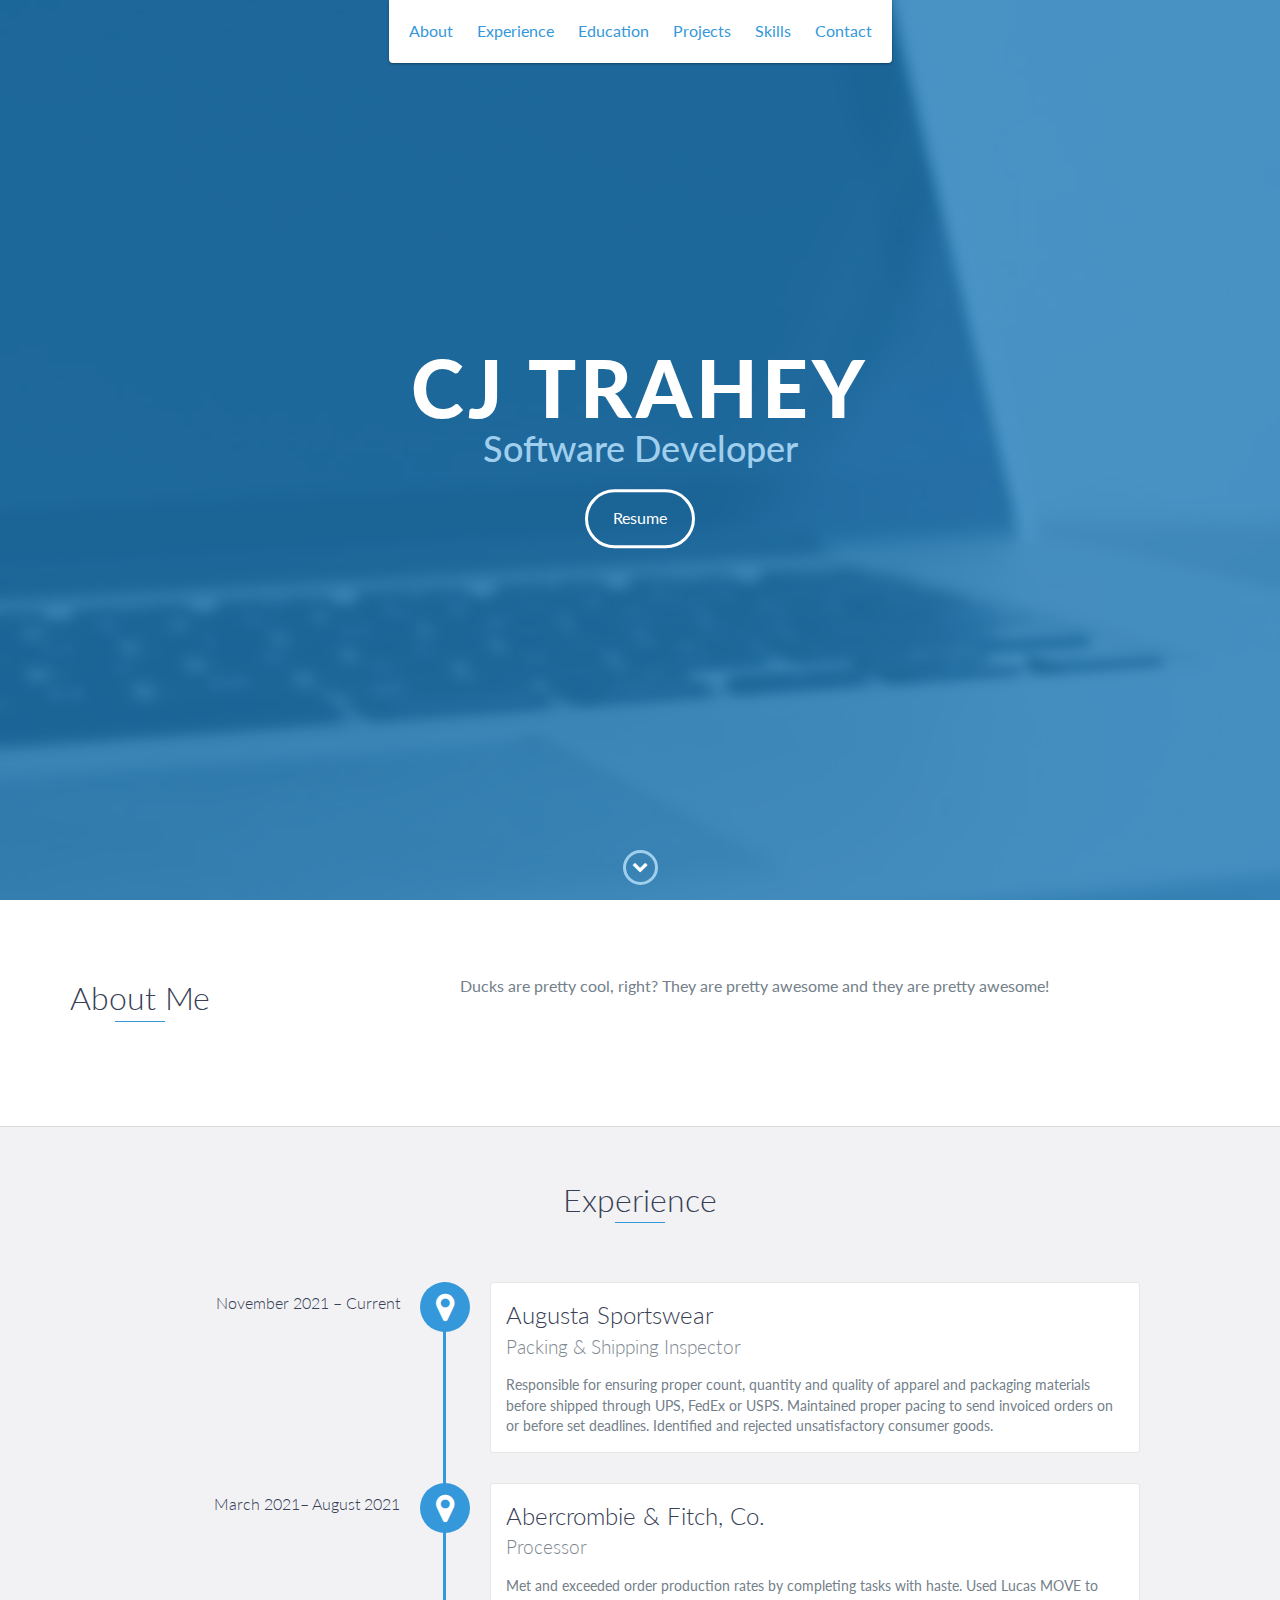
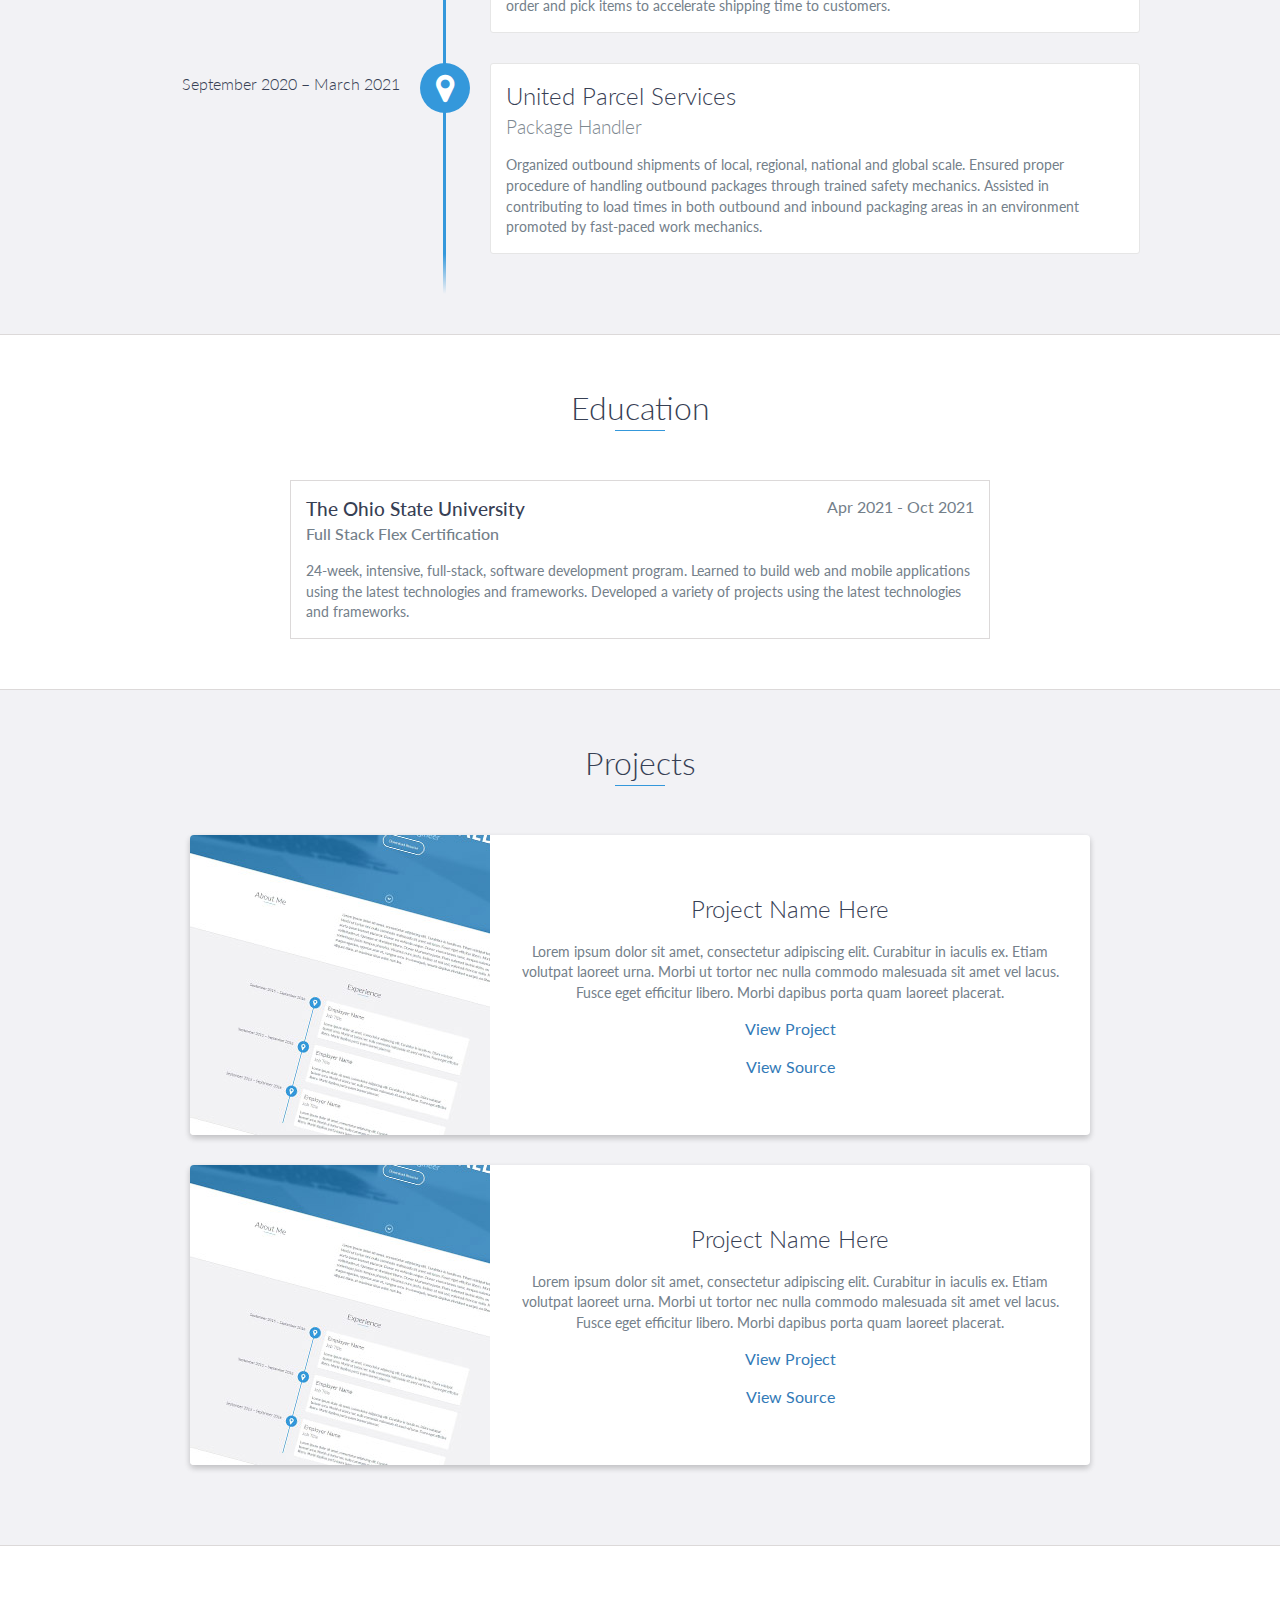
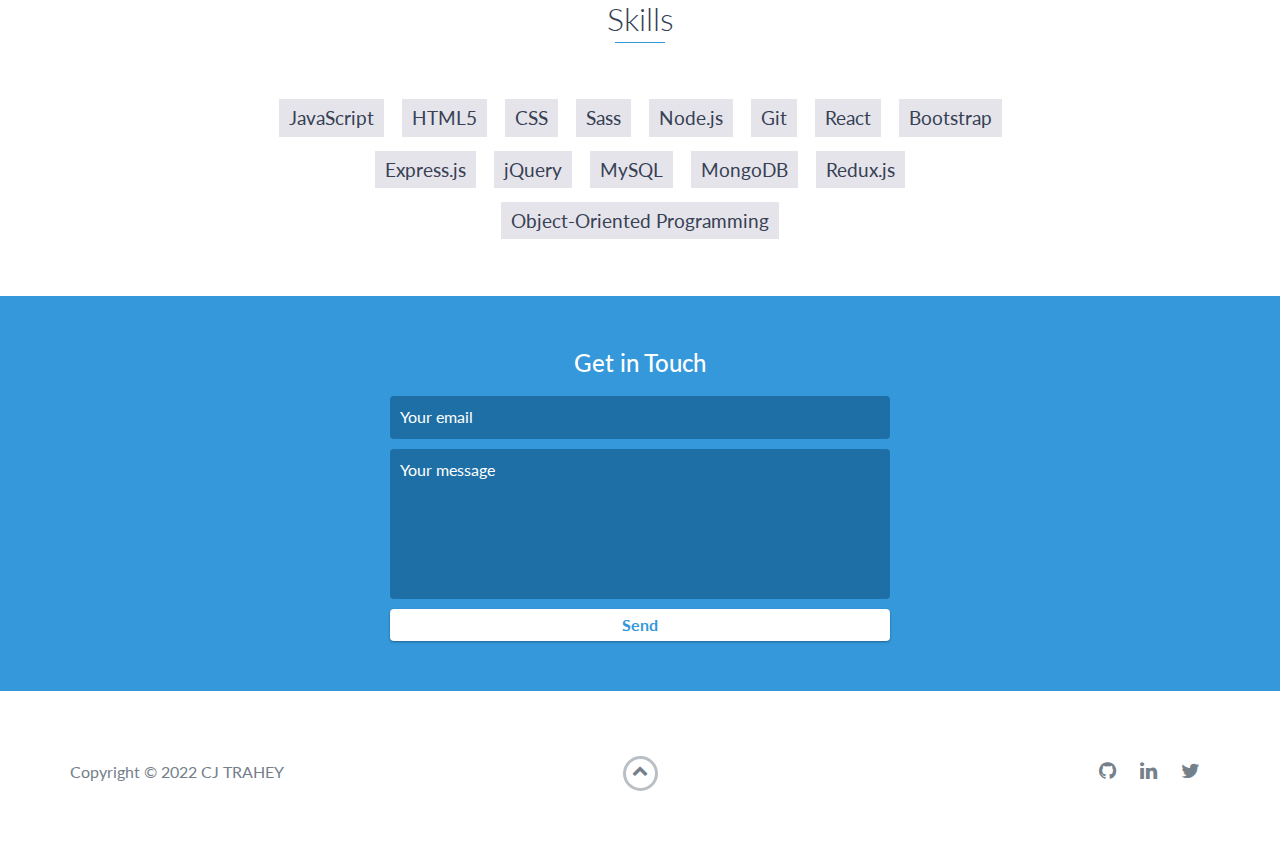
==== index.html @ f1a31547 "base content" ====
<!DOCTYPE html>
<html class="no-js" lang="en">

<head>
    <meta charset="utf-8">
    <meta http-equiv="X-UA-Compatible" content="IE=edge">
    <meta name="viewport" content="width=device-width, initial-scale=1">
    <title>CJ Trahey</title>
	<link rel="shortcut icon" href="favicon.ico" type="image/x-icon">
	<link rel="icon" href="favicon.ico" type="image/x-icon">
    <link href="https://fonts.googleapis.com/css?family=Lato:300,400,700,900" rel="stylesheet">
    <link rel="stylesheet" href="libs/font-awesome/css/font-awesome.min.css">
    <link href="css/bootstrap.min.css" rel="stylesheet">
    <link href="css/styles.css" rel="stylesheet">
</head>

<body>
    <div id="mobile-menu-open" class="shadow-large">
        <i class="fa fa-bars" aria-hidden="true"></i>
    </div>
    <!-- End #mobile-menu-toggle -->
    <header>
        <div id="mobile-menu-close">
            <span>Close</span> <i class="fa fa-times" aria-hidden="true"></i>
        </div>
        <ul id="menu" class="shadow">
            <li>
                <a href="#about">About</a>
            </li>
            <li>
                <a href="#experience">Experience</a>
            </li>
            <li>
                <a href="#education">Education</a>
            </li>
            <li>
                <a href="#projects">Projects</a>
            </li>
            <li>
                <a href="#skills">Skills</a>
            </li>
            <li>
                <a href="#contact">Contact</a>
            </li>
        </ul>
    </header>
    <!-- End header -->

    <div id="lead">
        <div id="lead-content">
            <h1>CJ Trahey</h1>
            <h2>Software Developer</h2>
            <a href="#" class="btn-rounded-white">Resume</a>
        </div>
        <!-- End #lead-content -->

        <div id="lead-overlay"></div>

        <div id="lead-down">
            <span>
                <i class="fa fa-chevron-down" aria-hidden="true"></i>
            </span>
        </div>
        <!-- End #lead-down -->
    </div>
    <!-- End #lead -->

    <div id="about">
        <div class="container">
            <div class="row">
                <div class="col-md-4">
                    <h2 class="heading">About Me</h2>
                </div>
                <div class="col-md-8">
                    <p>
                        Ducks are pretty cool, right? They are pretty awesome and they are pretty awesome!
                    </p>
                </div>
            </div>
        </div>
    </div>
    <!-- End #about -->

    <div id="experience" class="background-alt">
        <h2 class="heading">Experience</h2>
        <div id="experience-timeline">
            <div data-date="November 2021 – Current">
                <h3>Augusta Sportswear</h3>
                <h4>Packing & Shipping Inspector</h4>
                <p>
                    Responsible for ensuring proper count, quantity and quality of apparel and packaging
                    materials before shipped through UPS, FedEx or USPS. Maintained proper pacing to
                    send invoiced orders on or before set deadlines. Identified and rejected unsatisfactory
                    consumer goods.
                </p>
            </div>

            <div data-date="March 2021– August 2021">
                <h3>Abercrombie & Fitch, Co.</h3>
                <h4>Processor</h4>
                <p>
                    Met and exceeded order production rates by completing tasks with haste. Used Lucas MOVE to order and pick items to accelerate shipping time to customers.
                </p>
            </div>

            <div data-date="September 2020 – March 2021">
                <h3>United Parcel Services</h3>
                <h4>Package Handler</h4>
                <p>
                    Organized outbound shipments of local, regional, national and global scale. Ensured
                    proper procedure of handling outbound packages through trained safety mechanics.
                    Assisted in contributing to load times in both outbound and inbound packaging areas in
                    an environment promoted by fast-paced work mechanics.
                </p>
            </div>
        </div>
    </div>
    <!-- End #experience -->

    <div id="education">
        <h2 class="heading">Education</h2>
        <div class="education-block">
            <h3>The Ohio State University</h3>
            <span class="education-date">Apr 2021 - Oct 2021</span>
            <h4>Full Stack Flex Certification</h4>
            <p>
                24-week, intensive, full-stack, software development program. Learned to build web and mobile applications using the latest technologies and frameworks. Developed a variety of projects using the latest technologies and frameworks.
            </p>
        </div>
        <!-- End .education-block -->
    </div>
    <!-- End #education -->

    <div id="projects" class="background-alt">
        <h2 class="heading">Projects</h2>
        <div class="container">
            <div class="row">
                <div class="project shadow-large">
                    <div class="project-image">
                        <img src="images/project.jpg" />
                    </div>
                    <!-- End .project-image -->
                    <div class="project-info">
                        <h3>Project Name Here</h3>
                        <p>
                            Lorem ipsum dolor sit amet, consectetur adipiscing elit. Curabitur in iaculis ex. Etiam volutpat laoreet urna. Morbi ut tortor nec nulla commodo malesuada sit amet vel lacus. Fusce eget efficitur libero. Morbi dapibus porta quam laoreet placerat.
                        </p>
                        <a href="#">View Project</a>
                        <p></p>
                        <a href="#">View Source</a>
                    </div>
                    <!-- End .project-info -->
                </div>
                <!-- End .project -->

                <div class="project shadow-large">
                    <div class="project-image">
                        <img src="images/project.jpg" />
                    </div>
                    <!-- End .project-image -->
                    <div class="project-info">
                        <h3>Project Name Here</h3>
                        <p>
                            Lorem ipsum dolor sit amet, consectetur adipiscing elit. Curabitur in iaculis ex. Etiam volutpat laoreet urna. Morbi ut tortor nec nulla commodo malesuada sit amet vel lacus. Fusce eget efficitur libero. Morbi dapibus porta quam laoreet placerat.
                        </p>
                        <a href="#">View Project</a>
                        <p></p>
                        <a href="#">View Source</a>
                    </div>
                    <!-- End .project-info -->
                </div>
                <!-- End .project -->
            </div>
        </div>
    </div>
    <!-- End #projects -->

    <div id="skills">
        <h2 class="heading">Skills</h2>
        <ul>
            <li>JavaScript</li>
            <li>HTML5</li>
            <li>CSS</li>
            <li>Sass</li>
            <li>Node.js</li>
            <li>Git</li>
            <li>React</li>
            <li>Bootstrap</li>
            <li>Express.js</li>
            <li>jQuery</li>
            <li>MySQL</li>
            <li>MongoDB</li>
            <li>Redux.js</li>
            <li>Object-Oriented Programming</li>
        </ul>
    </div>
    <!-- End #skills -->

    <div id="contact">
        <h2>Get in Touch</h2>
        <div id="contact-form">
            <form method="POST"
            action="https://formspree.io/f/xbjwwojp">
                <input type="hidden" name="_subject" value="Contact request from personal website" />
                <input type="email" name="_replyto" placeholder="Your email" required>
                <textarea name="message" placeholder="Your message" required></textarea>
                <button type="submit">Send</button>
            </form>
        </div>
        <!-- End #contact-form -->
    </div>
    <!-- End #contact -->

    <footer>
        <div class="container">
            <div class="row">
                <div class="col-sm-5 copyright">
                    <p>
                        Copyright &copy; <span id="current-year">2022</span> CJ TRAHEY
                    </p>
                </div>
                <div class="col-sm-2 top">
                    <span id="to-top">
                        <i class="fa fa-chevron-up" aria-hidden="true"></i>
                    </span>
                </div>
                <div class="col-sm-5 social">
                    <ul>
                        <li>
                            <a href="https://github.com/cjtrahey" target="_blank"><i class="fa fa-github" aria-hidden="true"></i></a>
                        </li>
                        <li>
                            <a href="https://linkedin.com/in/cjtrahey" target="_blank"><i class="fa fa-linkedin" aria-hidden="true"></i></a>
                        </li>
                        <li>
                            <a href="https://twitter.com/cjtrahey" target="_blank"><i class="fa fa-twitter" aria-hidden="true"></i></a>
                        </li>
                    </ul>
                </div>
            </div>
        </div>
    </footer>
    <!-- End footer -->

    <script src="https://ajax.googleapis.com/ajax/libs/jquery/1.12.4/jquery.min.js"></script>
    <script src="js/scripts.min.js"></script>
</body>

</html>
---- css/styles.css ----
/*!
    Title: Dev Portfolio Template
    Version: 1.2.2
    Last Change: 03/25/2020
    Author: Ryan Fitzgerald
    Repo: https://github.com/RyanFitzgerald/devportfolio-template
    Issues: https://github.com/RyanFitzgerald/devportfolio-template/issues

    Description: This file contains all the styles associated with the page
    that don't come from third party libraries. This file gets compiled using
    Gulp and send to the /css folder which is then loaded on the page.
*/body{font-family:'Lato', sans-serif;font-size:16px}body.active{overflow:hidden;z-index:-1}.no-js #experience-timeline>div{background:#fff;padding:10px;margin-bottom:10px;border:1px solid #dcd9d9}.no-js #experience-timeline>div h3{font-size:1.5em;font-weight:300;color:#374054;display:inline-block;margin:0}.no-js #experience-timeline>div h4{font-size:1.2em;font-weight:300;color:#7e8890;margin:0 0 15px 0}.no-js #experience-timeline>div p{color:#74808a;font-size:0.9em;margin:0}.no-js #experience-timeline:before,.no-js #experience-timeline:after{content:none}@keyframes dropHeader{0%{transform:translateY(-100%)}100%{transform:translateY(0)}}header{position:absolute;top:0;left:0;right:0;text-align:center;z-index:10;animation-name:dropHeader;animation-iteration-count:1;animation-timing-function:ease;animation-duration:0.75s}header ul{display:inline-block;background:#fff;text-align:center;padding:10px;margin:0;border-bottom-right-radius:4px;border-bottom-left-radius:4px}header li{display:inline-block}header a{display:block;color:#3498db;padding:10px}header a:hover{color:#217dbb;text-decoration:none;background:#eee;border-radius:4px}header a:focus{color:#3498db;text-decoration:none}header.active{display:block}header.sticky{position:fixed;z-index:999}#menu.active{display:block}#mobile-menu-open{display:none;cursor:pointer;position:fixed;right:15px;top:10px;color:#3498db;font-size:1.5em;z-index:20;padding:0 7px;border-radius:4px;background:#fff}#mobile-menu-close{display:none;text-align:right;width:100%;background:#fff;font-size:1.5em;padding-right:15px;padding-top:10px;cursor:pointer;color:#3498db}#mobile-menu-close span{font-size:0.5em;text-transform:uppercase}#mobile-menu-close i{vertical-align:middle}footer{padding:50px 0}.copyright{padding-top:20px}.copyright p{margin:0;color:#74808a}.top{text-align:center}.top span{cursor:pointer;display:block;margin:15px auto 0 auto;width:35px;height:35px;border-radius:50%;border:3px solid #b9bfc4;text-align:center}.top i{color:#74808a}.social{text-align:right}.social ul{margin:5px 0 0 0;padding:0}.social li{display:inline-block;font-size:1.25em;list-style:none}.social a{display:block;color:#74808a;padding:10px}.social a:hover{color:#3498db}.btn-rounded-white{display:inline-block;color:#fff;padding:15px 25px;border:3px solid #fff;border-radius:30px;transition:.5s ease all}.btn-rounded-white:hover{color:#3498db;background:#fff;text-decoration:none}.shadow{box-shadow:0 1px 3px rgba(0,0,0,0.12),0 1px 2px rgba(0,0,0,0.24)}.shadow-large{box-shadow:0 3px 6px rgba(0,0,0,0.08),0 3px 6px rgba(0,0,0,0.15)}.heading{position:relative;display:inline-block;font-size:2em;font-weight:300;margin:0 0 30px 0}.heading:after{position:absolute;content:'';top:100%;height:1px;width:50px;left:0;right:0;margin:0 auto;background:#3498db}.background-alt{background:#f2f2f5}#lead{position:relative;height:100vh;min-height:500px;max-height:1080px;background:url(../images/lead-bg.jpg);background-size:cover;padding:15px;overflow:hidden}#lead-content{position:absolute;z-index:10;top:50%;left:50%;transform:translate(-50%, -50%);text-align:center}#lead-content h1,#lead-content h2{margin:0}#lead-content h1{color:#fff;font-weight:900;font-size:5em;text-transform:uppercase;letter-spacing:0.05em;line-height:0.9em}#lead-content h2{color:#a0cfee;font-weight:500;font-size:2.25em;margin-bottom:15px}#lead-overlay{position:absolute;height:100%;width:100%;top:0;right:0;bottom:0;left:0;background:rgba(33,125,187,0.8);z-index:1}#lead-down{position:absolute;left:0;right:0;width:100%;text-align:center;z-index:10;bottom:15px;color:#fff}#lead-down span{cursor:pointer;display:block;margin:0 auto;width:35px;height:35px;border-radius:50%;border:3px solid #a0cfee;text-align:center}#lead-down i{animation:pulsate 1.5s ease;animation-iteration-count:infinite;padding-top:5px}@keyframes pulsate{0%{transform:scale(1, 1)}50%{transform:scale(1.2, 1.2)}100%{transform:scale(1, 1)}}#about{padding:75px 15px;border-bottom:1px solid #dcd9d9}#about h2{color:#374054}#about p{color:#74808a;margin:0}#experience{padding:50px 15px;text-align:center;border-bottom:1px solid #dcd9d9}#experience h2{color:#374054}#experience-timeline{margin:30px auto 0 auto;position:relative;max-width:1000px}#experience-timeline:before{position:absolute;content:'';top:0;bottom:0;left:303px;right:auto;height:100%;width:3px;background:#3498db;z-index:0}#experience-timeline:after{position:absolute;content:'';width:3px;height:40px;background:#3498db;background:linear-gradient(to bottom, #3498db, rgba(52,152,219,0));top:100%;left:303px}.vtimeline-content{margin-left:350px;background:#fff;border:1px solid #e6e6e6;padding:15px;border-radius:3px;text-align:left}.vtimeline-content h3{font-size:1.5em;font-weight:300;color:#374054;display:inline-block;margin:0}.vtimeline-content h4{font-size:1.2em;font-weight:300;color:#7e8890;margin:0 0 15px 0}.vtimeline-content p{color:#74808a;font-size:0.9em;margin:0}.vtimeline-point{position:relative;display:block;vertical-align:top;margin-bottom:30px}.vtimeline-icon{position:relative;color:#fff;width:50px;height:50px;background:#3498db;border-radius:50%;float:left;z-index:99;margin-left:280px}.vtimeline-icon i{display:block;font-size:2em;margin-top:10px}.vtimeline-date{width:260px;text-align:right;position:absolute;left:0;top:10px;font-weight:300;color:#374054}#education{padding:50px 15px 20px 15px;border-bottom:1px solid #dcd9d9;text-align:center}#education h2{color:#374054;margin-bottom:50px}.education-block{max-width:700px;margin:0 auto 30px auto;padding:15px;border:1px solid #dcd9d9;text-align:left}.education-block h3{font-weight:500;float:left;margin:0;color:#374054}.education-block span{color:#74808a;float:right}.education-block h4{color:#74808a;clear:both;font-weight:500;margin:0 0 15px 0}.education-block p,.education-block ul{margin:0;color:#74808a;font-size:0.9em}.education-block ul{padding:0 0 0 15px}#projects{padding:50px 15px;border-bottom:1px solid #dcd9d9;text-align:center}#projects h2{color:#374054;margin-bottom:50px}.project{position:relative;max-width:900px;margin:0 auto 30px auto;overflow:hidden;background:#fff;border-radius:4px}.project-image{float:left}.project-info{position:absolute;top:50%;transform:translateY(-50%);margin-left:300px;padding:15px}.project-info h3{font-size:1.5em;font-weight:300;color:#374054;margin:0 0 15px 0}.project-info p{color:#74808a;margin:0 0 15px 0;font-size:0.9em}.no-image .project-info{position:relative;margin:0;padding:30px 15px;transform:none}#more-projects{display:none}#skills{padding:50px 15px;text-align:center}#skills h2{color:#374054;margin-bottom:50px}#skills ul{display:block;margin:0 auto;padding:0;max-width:800px}#skills li{display:inline-block;margin:7px;padding:5px 10px;color:#374054;background:#e4e4ea;list-style:none;cursor:default;font-size:1.2em}#contact{padding:50px 15px;background:#3498db;text-align:center}#contact h2{margin:0 0 15px 0;color:#fff;font-weight:500}#contact-form{max-width:500px;margin:0 auto}#contact-form input,#contact-form textarea{display:block;width:100%;padding:10px;border-radius:4px;border:none;margin-bottom:10px;background:#1d6fa5;color:#fff;transition:.5s ease all}#contact-form input::-webkit-input-placeholder,#contact-form textarea::-webkit-input-placeholder{color:#fff}#contact-form input:-moz-placeholder,#contact-form textarea:-moz-placeholder{color:#fff;opacity:1}#contact-form input::-moz-placeholder,#contact-form textarea::-moz-placeholder{color:#fff;opacity:1}#contact-form input:-ms-input-placeholder,#contact-form textarea:-ms-input-placeholder{color:#fff}#contact-form input:focus,#contact-form textarea:focus{outline:none;background:#16527a}#contact-form textarea{height:150px;resize:none}#contact-form button{display:block;width:100%;background:#fff;border-radius:4px;padding:5px 10px;border:none;color:#3498db;font-weight:700;box-shadow:0 1px 3px rgba(0,0,0,0.12),0 1px 2px rgba(0,0,0,0.24);transition:.5s ease all}#contact-form button:hover{box-shadow:0 10px 20px rgba(0,0,0,0.19),0 6px 6px rgba(0,0,0,0.23)}.optional-section{padding:50px 15px;text-align:center;border-top:1px solid #dcd9d9}.optional-section h2{color:#374054}.optional-section-block{max-width:700px;margin:0 auto 30px auto;padding:15px;border:1px solid #dcd9d9;background:#fff;text-align:left}.optional-section-block h3{font-weight:500;margin:0 0 15px 0;color:#374054}.optional-section-block h4{color:#74808a;clear:both;font-weight:500;margin:0 0 15px 0}.optional-section-block p,.optional-section-block ul{margin:0 0 15px 0;color:#74808a;font-size:0.9em}.optional-section-block ul{padding:0 0 0 15px}@media only screen and (max-width: 750px){#experience-timeline:before,#experience-timeline:after{left:23px}.vtimeline-date{width:auto;text-align:left;position:relative;margin-bottom:15px;display:block;margin-left:70px}.vtimeline-icon{margin-left:0}.vtimeline-content{margin-left:70px}}@media only screen and (max-width: 992px){#lead{height:auto;min-height:auto;max-height:auto;padding:100px 15px}#lead-content{position:relative;transform:none;left:auto;top:auto}#lead-content h1{font-size:3em}#lead-content h2{font-size:1.75em}#about{text-align:center}#about p{text-align:left}}@media only screen and (max-width: 768px){header{position:fixed;display:none;z-index:999;animation:none;bottom:0;height:100%}#mobile-menu-open,#mobile-menu-close{display:block}#menu{height:100%;overflow-y:auto;box-shadow:none;border-radius:0;width:100%}#menu li{display:block;margin-bottom:10px}#lead-content h1{font-size:2em}#lead-content h2{font-size:1.3em}#lead-content a{padding:10px 20px}#lead-down{display:none}.education-block h3,.education-block span{float:none}.project-image{display:none}.project-info{position:relative;margin:0;padding:30px 15px;top:auto;transform:none}footer{text-align:center}.social{text-align:center}}@media only screen and (max-width: 480px){#lead-content h1{font-size:1.5em}#lead-content h2{font-size:1em}#lead-content a{font-size:0.9em;padding:5px 10px}}
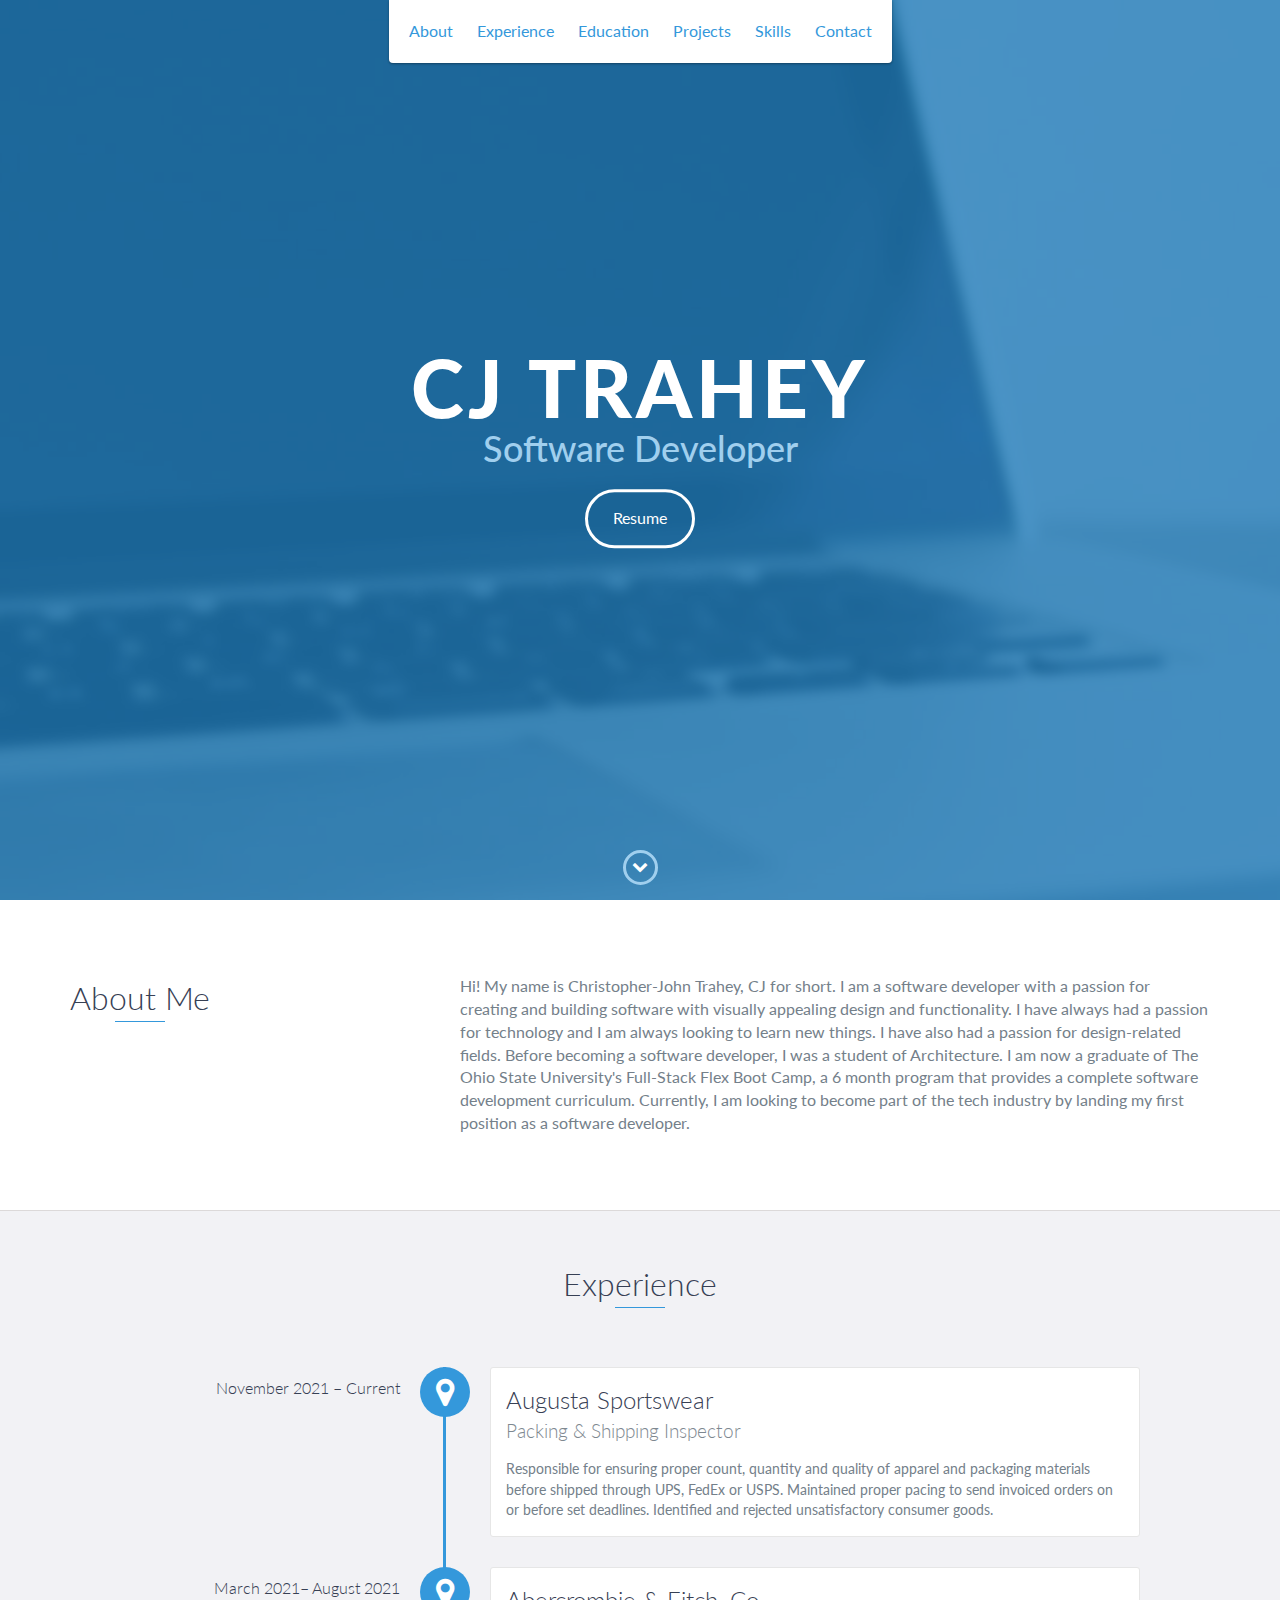
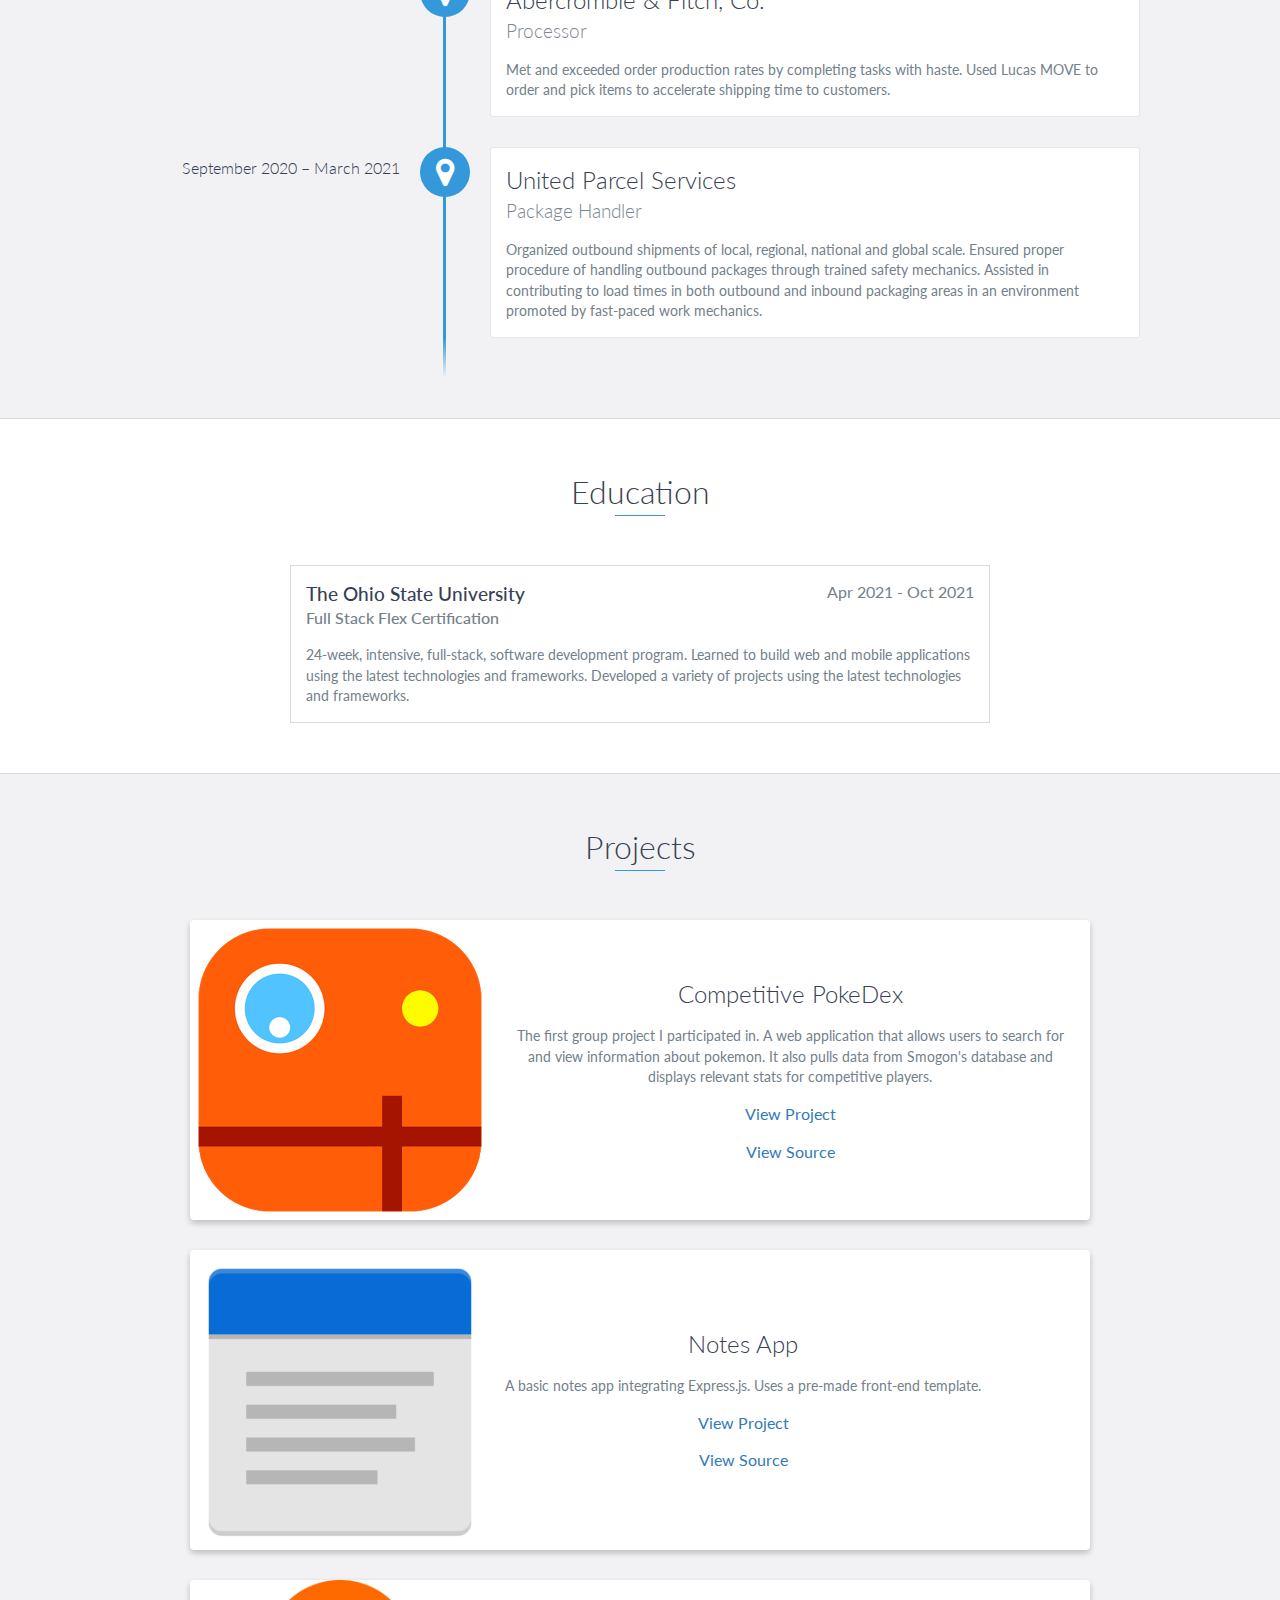
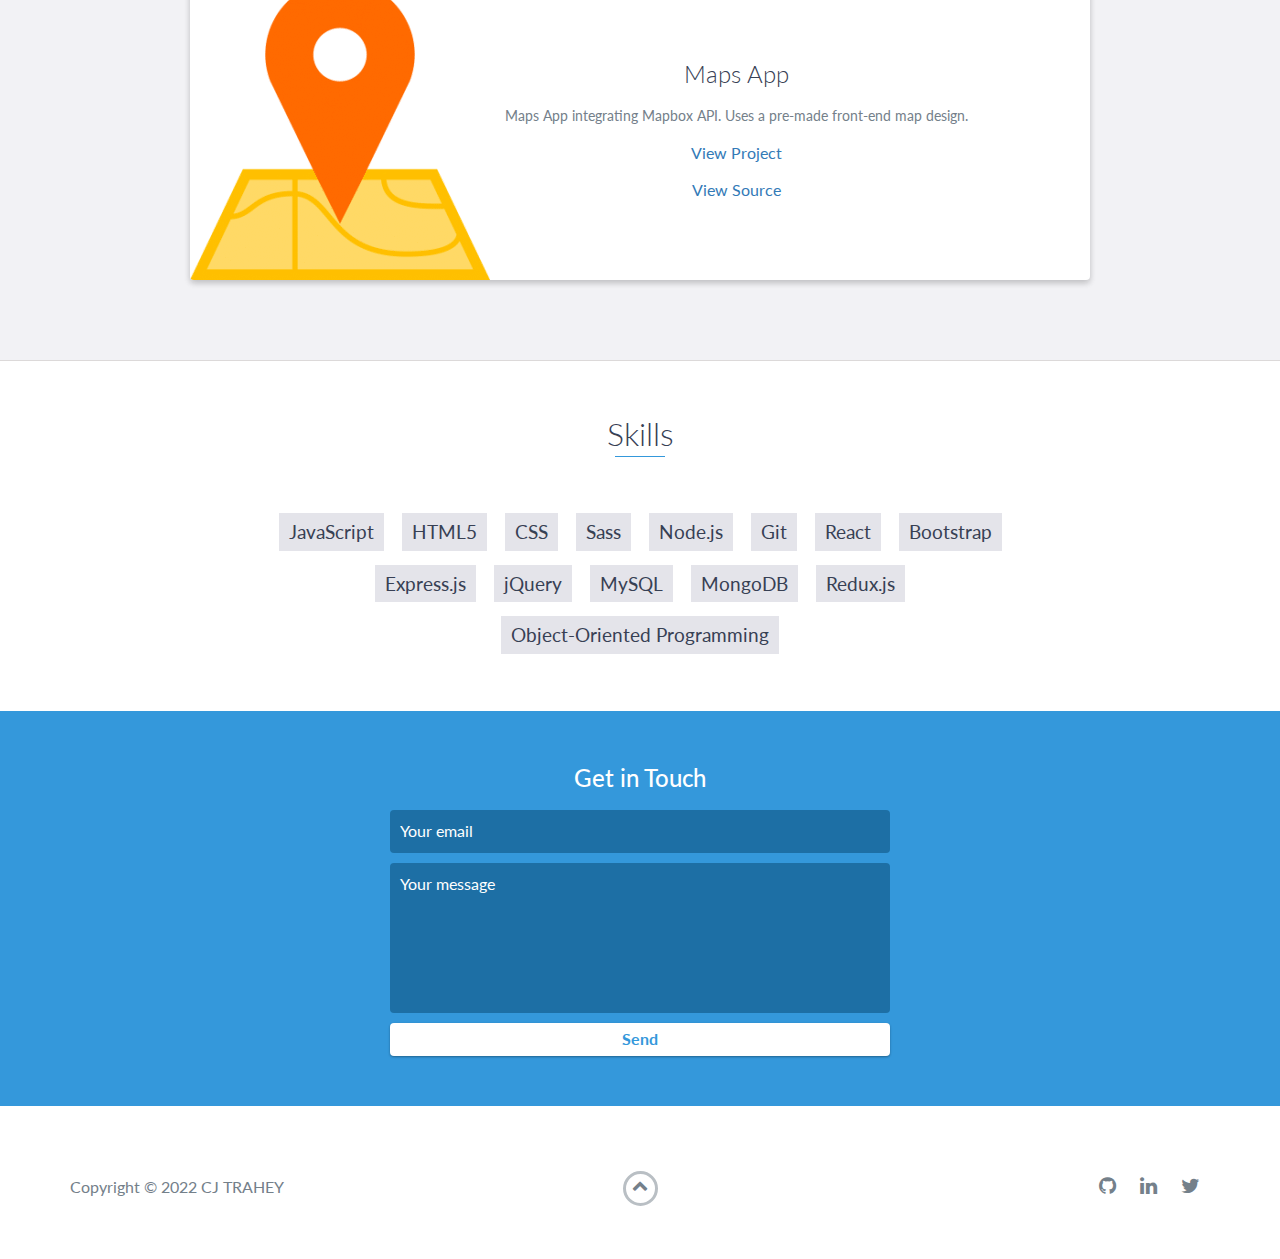
==== commit a7b570df: "first iteration" ====
--- a/index.html
+++ b/index.html
@@ -73,7 +73,16 @@
                 </div>
                 <div class="col-md-8">
                     <p>
-                        Ducks are pretty cool, right? They are pretty awesome and they are pretty awesome!
+                        Hi! My name is Christopher-John Trahey, CJ for short. 
+
+                        I am a software developer with a passion for creating and building software with visually appealing design and functionality.
+
+                        I have always had a passion for technology and I am always looking to learn new things. I have also had a passion for design-related fields. Before becoming a software developer, I was a student of Architecture.
+
+                        I am now a graduate of The Ohio State University's Full-Stack Flex Boot Camp, a 6 month program that provides a complete software development curriculum.
+                        
+                        Currently, I am looking to become part of the tech industry by landing my first position as a software developer.
+
                     </p>
                 </div>
             </div>
@@ -137,17 +146,17 @@
             <div class="row">
                 <div class="project shadow-large">
                     <div class="project-image">
-                        <img src="images/project.jpg" />
+                        <img src="images/dexicon.png" />
                     </div>
                     <!-- End .project-image -->
                     <div class="project-info">
-                        <h3>Project Name Here</h3>
+                        <h3>Competitive PokeDex</h3>
                         <p>
-                            Lorem ipsum dolor sit amet, consectetur adipiscing elit. Curabitur in iaculis ex. Etiam volutpat laoreet urna. Morbi ut tortor nec nulla commodo malesuada sit amet vel lacus. Fusce eget efficitur libero. Morbi dapibus porta quam laoreet placerat.
+                            The first group project I participated in. A web application that allows users to search for and view information about pokemon. It also pulls data from Smogon's database and displays relevant stats for competitive players.
                         </p>
-                        <a href="#">View Project</a>
+                        <a href="https://cjtrahey.github.io/Project_1/">View Project</a>
                         <p></p>
-                        <a href="#">View Source</a>
+                        <a href="https://github.com/cjtrahey/Project_1">View Source</a>
                     </div>
                     <!-- End .project-info -->
                 </div>
@@ -155,20 +164,37 @@
 
                 <div class="project shadow-large">
                     <div class="project-image">
-                        <img src="images/project.jpg" />
+                        <img src="images/notesicon.png" />
                     </div>
                     <!-- End .project-image -->
                     <div class="project-info">
-                        <h3>Project Name Here</h3>
+                        <h3>Notes App</h3>
                         <p>
-                            Lorem ipsum dolor sit amet, consectetur adipiscing elit. Curabitur in iaculis ex. Etiam volutpat laoreet urna. Morbi ut tortor nec nulla commodo malesuada sit amet vel lacus. Fusce eget efficitur libero. Morbi dapibus porta quam laoreet placerat.
+                            A basic notes app integrating Express.js. Uses a pre-made front-end template.
                         </p>
-                        <a href="#">View Project</a>
+                        <a href="https://aqueous-meadow-87579.herokuapp.com/">View Project</a>
                         <p></p>
-                        <a href="#">View Source</a>
+                        <a href="https://github.com/cjtrahey/notetaker">View Source</a>
                     </div>
                     <!-- End .project-info -->
                 </div>
+                <div class="project shadow-large">
+                    <div class="project-image">
+                        <img src="images/mapsicon.png" />
+                    </div>
+                    <!-- End .project-image -->
+                    <div class="project-info">
+                        <h3>Maps App</h3>
+                        <p>
+                            Maps App integrating Mapbox API. Uses a pre-made front-end map design.
+                        </p>
+                        <a href="https://cjtrahey.github.io/maps/">View Project</a>
+                        <p></p>
+                        <a href="https://github.com/cjtrahey/maps">View Source</a>
+                    </div>
+                    <!-- End .project-info -->
+                </div>
+                
                 <!-- End .project -->
             </div>
         </div>
--- a/css/styles.css
+++ b/css/styles.css
@@ -9,4 +9,4 @@
     Description: This file contains all the styles associated with the page
     that don't come from third party libraries. This file gets compiled using
     Gulp and send to the /css folder which is then loaded on the page.
-*/body{font-family:'Lato', sans-serif;font-size:16px}body.active{overflow:hidden;z-index:-1}.no-js #experience-timeline>div{background:#fff;padding:10px;margin-bottom:10px;border:1px solid #dcd9d9}.no-js #experience-timeline>div h3{font-size:1.5em;font-weight:300;color:#374054;display:inline-block;margin:0}.no-js #experience-timeline>div h4{font-size:1.2em;font-weight:300;color:#7e8890;margin:0 0 15px 0}.no-js #experience-timeline>div p{color:#74808a;font-size:0.9em;margin:0}.no-js #experience-timeline:before,.no-js #experience-timeline:after{content:none}@keyframes dropHeader{0%{transform:translateY(-100%)}100%{transform:translateY(0)}}header{position:absolute;top:0;left:0;right:0;text-align:center;z-index:10;animation-name:dropHeader;animation-iteration-count:1;animation-timing-function:ease;animation-duration:0.75s}header ul{display:inline-block;background:#fff;text-align:center;padding:10px;margin:0;border-bottom-right-radius:4px;border-bottom-left-radius:4px}header li{display:inline-block}header a{display:block;color:#3498db;padding:10px}header a:hover{color:#217dbb;text-decoration:none;background:#eee;border-radius:4px}header a:focus{color:#3498db;text-decoration:none}header.active{display:block}header.sticky{position:fixed;z-index:999}#menu.active{display:block}#mobile-menu-open{display:none;cursor:pointer;position:fixed;right:15px;top:10px;color:#3498db;font-size:1.5em;z-index:20;padding:0 7px;border-radius:4px;background:#fff}#mobile-menu-close{display:none;text-align:right;width:100%;background:#fff;font-size:1.5em;padding-right:15px;padding-top:10px;cursor:pointer;color:#3498db}#mobile-menu-close span{font-size:0.5em;text-transform:uppercase}#mobile-menu-close i{vertical-align:middle}footer{padding:50px 0}.copyright{padding-top:20px}.copyright p{margin:0;color:#74808a}.top{text-align:center}.top span{cursor:pointer;display:block;margin:15px auto 0 auto;width:35px;height:35px;border-radius:50%;border:3px solid #b9bfc4;text-align:center}.top i{color:#74808a}.social{text-align:right}.social ul{margin:5px 0 0 0;padding:0}.social li{display:inline-block;font-size:1.25em;list-style:none}.social a{display:block;color:#74808a;padding:10px}.social a:hover{color:#3498db}.btn-rounded-white{display:inline-block;color:#fff;padding:15px 25px;border:3px solid #fff;border-radius:30px;transition:.5s ease all}.btn-rounded-white:hover{color:#3498db;background:#fff;text-decoration:none}.shadow{box-shadow:0 1px 3px rgba(0,0,0,0.12),0 1px 2px rgba(0,0,0,0.24)}.shadow-large{box-shadow:0 3px 6px rgba(0,0,0,0.08),0 3px 6px rgba(0,0,0,0.15)}.heading{position:relative;display:inline-block;font-size:2em;font-weight:300;margin:0 0 30px 0}.heading:after{position:absolute;content:'';top:100%;height:1px;width:50px;left:0;right:0;margin:0 auto;background:#3498db}.background-alt{background:#f2f2f5}#lead{position:relative;height:100vh;min-height:500px;max-height:1080px;background:url(../images/lead-bg.jpg);background-size:cover;padding:15px;overflow:hidden}#lead-content{position:absolute;z-index:10;top:50%;left:50%;transform:translate(-50%, -50%);text-align:center}#lead-content h1,#lead-content h2{margin:0}#lead-content h1{color:#fff;font-weight:900;font-size:5em;text-transform:uppercase;letter-spacing:0.05em;line-height:0.9em}#lead-content h2{color:#a0cfee;font-weight:500;font-size:2.25em;margin-bottom:15px}#lead-overlay{position:absolute;height:100%;width:100%;top:0;right:0;bottom:0;left:0;background:rgba(33,125,187,0.8);z-index:1}#lead-down{position:absolute;left:0;right:0;width:100%;text-align:center;z-index:10;bottom:15px;color:#fff}#lead-down span{cursor:pointer;display:block;margin:0 auto;width:35px;height:35px;border-radius:50%;border:3px solid #a0cfee;text-align:center}#lead-down i{animation:pulsate 1.5s ease;animation-iteration-count:infinite;padding-top:5px}@keyframes pulsate{0%{transform:scale(1, 1)}50%{transform:scale(1.2, 1.2)}100%{transform:scale(1, 1)}}#about{padding:75px 15px;border-bottom:1px solid #dcd9d9}#about h2{color:#374054}#about p{color:#74808a;margin:0}#experience{padding:50px 15px;text-align:center;border-bottom:1px solid #dcd9d9}#experience h2{color:#374054}#experience-timeline{margin:30px auto 0 auto;position:relative;max-width:1000px}#experience-timeline:before{position:absolute;content:'';top:0;bottom:0;left:303px;right:auto;height:100%;width:3px;background:#3498db;z-index:0}#experience-timeline:after{position:absolute;content:'';width:3px;height:40px;background:#3498db;background:linear-gradient(to bottom, #3498db, rgba(52,152,219,0));top:100%;left:303px}.vtimeline-content{margin-left:350px;background:#fff;border:1px solid #e6e6e6;padding:15px;border-radius:3px;text-align:left}.vtimeline-content h3{font-size:1.5em;font-weight:300;color:#374054;display:inline-block;margin:0}.vtimeline-content h4{font-size:1.2em;font-weight:300;color:#7e8890;margin:0 0 15px 0}.vtimeline-content p{color:#74808a;font-size:0.9em;margin:0}.vtimeline-point{position:relative;display:block;vertical-align:top;margin-bottom:30px}.vtimeline-icon{position:relative;color:#fff;width:50px;height:50px;background:#3498db;border-radius:50%;float:left;z-index:99;margin-left:280px}.vtimeline-icon i{display:block;font-size:2em;margin-top:10px}.vtimeline-date{width:260px;text-align:right;position:absolute;left:0;top:10px;font-weight:300;color:#374054}#education{padding:50px 15px 20px 15px;border-bottom:1px solid #dcd9d9;text-align:center}#education h2{color:#374054;margin-bottom:50px}.education-block{max-width:700px;margin:0 auto 30px auto;padding:15px;border:1px solid #dcd9d9;text-align:left}.education-block h3{font-weight:500;float:left;margin:0;color:#374054}.education-block span{color:#74808a;float:right}.education-block h4{color:#74808a;clear:both;font-weight:500;margin:0 0 15px 0}.education-block p,.education-block ul{margin:0;color:#74808a;font-size:0.9em}.education-block ul{padding:0 0 0 15px}#projects{padding:50px 15px;border-bottom:1px solid #dcd9d9;text-align:center}#projects h2{color:#374054;margin-bottom:50px}.project{position:relative;max-width:900px;margin:0 auto 30px auto;overflow:hidden;background:#fff;border-radius:4px}.project-image{float:left}.project-info{position:absolute;top:50%;transform:translateY(-50%);margin-left:300px;padding:15px}.project-info h3{font-size:1.5em;font-weight:300;color:#374054;margin:0 0 15px 0}.project-info p{color:#74808a;margin:0 0 15px 0;font-size:0.9em}.no-image .project-info{position:relative;margin:0;padding:30px 15px;transform:none}#more-projects{display:none}#skills{padding:50px 15px;text-align:center}#skills h2{color:#374054;margin-bottom:50px}#skills ul{display:block;margin:0 auto;padding:0;max-width:800px}#skills li{display:inline-block;margin:7px;padding:5px 10px;color:#374054;background:#e4e4ea;list-style:none;cursor:default;font-size:1.2em}#contact{padding:50px 15px;background:#3498db;text-align:center}#contact h2{margin:0 0 15px 0;color:#fff;font-weight:500}#contact-form{max-width:500px;margin:0 auto}#contact-form input,#contact-form textarea{display:block;width:100%;padding:10px;border-radius:4px;border:none;margin-bottom:10px;background:#1d6fa5;color:#fff;transition:.5s ease all}#contact-form input::-webkit-input-placeholder,#contact-form textarea::-webkit-input-placeholder{color:#fff}#contact-form input:-moz-placeholder,#contact-form textarea:-moz-placeholder{color:#fff;opacity:1}#contact-form input::-moz-placeholder,#contact-form textarea::-moz-placeholder{color:#fff;opacity:1}#contact-form input:-ms-input-placeholder,#contact-form textarea:-ms-input-placeholder{color:#fff}#contact-form input:focus,#contact-form textarea:focus{outline:none;background:#16527a}#contact-form textarea{height:150px;resize:none}#contact-form button{display:block;width:100%;background:#fff;border-radius:4px;padding:5px 10px;border:none;color:#3498db;font-weight:700;box-shadow:0 1px 3px rgba(0,0,0,0.12),0 1px 2px rgba(0,0,0,0.24);transition:.5s ease all}#contact-form button:hover{box-shadow:0 10px 20px rgba(0,0,0,0.19),0 6px 6px rgba(0,0,0,0.23)}.optional-section{padding:50px 15px;text-align:center;border-top:1px solid #dcd9d9}.optional-section h2{color:#374054}.optional-section-block{max-width:700px;margin:0 auto 30px auto;padding:15px;border:1px solid #dcd9d9;background:#fff;text-align:left}.optional-section-block h3{font-weight:500;margin:0 0 15px 0;color:#374054}.optional-section-block h4{color:#74808a;clear:both;font-weight:500;margin:0 0 15px 0}.optional-section-block p,.optional-section-block ul{margin:0 0 15px 0;color:#74808a;font-size:0.9em}.optional-section-block ul{padding:0 0 0 15px}@media only screen and (max-width: 750px){#experience-timeline:before,#experience-timeline:after{left:23px}.vtimeline-date{width:auto;text-align:left;position:relative;margin-bottom:15px;display:block;margin-left:70px}.vtimeline-icon{margin-left:0}.vtimeline-content{margin-left:70px}}@media only screen and (max-width: 992px){#lead{height:auto;min-height:auto;max-height:auto;padding:100px 15px}#lead-content{position:relative;transform:none;left:auto;top:auto}#lead-content h1{font-size:3em}#lead-content h2{font-size:1.75em}#about{text-align:center}#about p{text-align:left}}@media only screen and (max-width: 768px){header{position:fixed;display:none;z-index:999;animation:none;bottom:0;height:100%}#mobile-menu-open,#mobile-menu-close{display:block}#menu{height:100%;overflow-y:auto;box-shadow:none;border-radius:0;width:100%}#menu li{display:block;margin-bottom:10px}#lead-content h1{font-size:2em}#lead-content h2{font-size:1.3em}#lead-content a{padding:10px 20px}#lead-down{display:none}.education-block h3,.education-block span{float:none}.project-image{display:none}.project-info{position:relative;margin:0;padding:30px 15px;top:auto;transform:none}footer{text-align:center}.social{text-align:center}}@media only screen and (max-width: 480px){#lead-content h1{font-size:1.5em}#lead-content h2{font-size:1em}#lead-content a{font-size:0.9em;padding:5px 10px}}
+*/body{font-family:'Lato', sans-serif;font-size:16px}body.active{overflow:hidden;z-index:-1}.no-js #experience-timeline>div{background:#fff;padding:10px;margin-bottom:10px;border:1px solid #dcd9d9}.no-js #experience-timeline>div h3{font-size:1.5em;font-weight:300;color:#374054;display:inline-block;margin:0}.no-js #experience-timeline>div h4{font-size:1.2em;font-weight:300;color:#7e8890;margin:0 0 15px 0}.no-js #experience-timeline>div p{color:#74808a;font-size:0.9em;margin:0}.no-js #experience-timeline:before,.no-js #experience-timeline:after{content:none}@keyframes dropHeader{0%{transform:translateY(-100%)}100%{transform:translateY(0)}}header{position:absolute;top:0;left:0;right:0;text-align:center;z-index:10;animation-name:dropHeader;animation-iteration-count:1;animation-timing-function:ease;animation-duration:0.75s}header ul{display:inline-block;background:#fff;text-align:center;padding:10px;margin:0;border-bottom-right-radius:4px;border-bottom-left-radius:4px}header li{display:inline-block}header a{display:block;color:#3498db;padding:10px}header a:hover{color:#217dbb;text-decoration:none;background:#eee;border-radius:4px}header a:focus{color:#3498db;text-decoration:none}header.active{display:block}header.sticky{position:fixed;z-index:999}#menu.active{display:block}#mobile-menu-open{display:none;cursor:pointer;position:fixed;right:15px;top:10px;color:#3498db;font-size:1.5em;z-index:20;padding:0 7px;border-radius:4px;background:#fff}#mobile-menu-close{display:none;text-align:right;width:100%;background:#fff;font-size:1.5em;padding-right:15px;padding-top:10px;cursor:pointer;color:#3498db}#mobile-menu-close span{font-size:0.5em;text-transform:uppercase}#mobile-menu-close i{vertical-align:middle}footer{padding:50px 0}.copyright{padding-top:20px}.copyright p{margin:0;color:#74808a}.top{text-align:center}.top span{cursor:pointer;display:block;margin:15px auto 0 auto;width:35px;height:35px;border-radius:50%;border:3px solid #b9bfc4;text-align:center}.top i{color:#74808a}.social{text-align:right}.social ul{margin:5px 0 0 0;padding:0}.social li{display:inline-block;font-size:1.25em;list-style:none}.social a{display:block;color:#74808a;padding:10px}.social a:hover{color:#3498db}.btn-rounded-white{display:inline-block;color:#fff;padding:15px 25px;border:3px solid #fff;border-radius:30px;transition:.5s ease all}.btn-rounded-white:hover{color:#3498db;background:#fff;text-decoration:none}.shadow{box-shadow:0 1px 3px rgba(0,0,0,0.12),0 1px 2px rgba(0,0,0,0.24)}.shadow-large{box-shadow:0 3px 6px rgba(0,0,0,0.08),0 3px 6px rgba(0,0,0,0.15)}.heading{position:relative;display:inline-block;font-size:2em;font-weight:300;margin:0 0 30px 0}.heading:after{position:absolute;content:'';top:100%;height:1px;width:50px;left:0;right:0;margin:0 auto;background:#3498db}.background-alt{background:#f2f2f5}#lead{position:relative;height:100vh;min-height:500px;max-height:1080px;background:url(../images/lead-bg.jpg);background-size:cover;padding:15px;overflow:hidden}#lead-content{position:absolute;z-index:10;top:50%;left:50%;transform:translate(-50%, -50%);text-align:center}#lead-content h1,#lead-content h2{margin:0}#lead-content h1{color:#fff;font-weight:900;font-size:5em;text-transform:uppercase;letter-spacing:0.05em;line-height:0.9em}#lead-content h2{color:#a0cfee;font-weight:500;font-size:2.25em;margin-bottom:15px}#lead-overlay{position:absolute;height:100%;width:100%;top:0;right:0;bottom:0;left:0;background:rgba(33,125,187,0.8);z-index:1}#lead-down{position:absolute;left:0;right:0;width:100%;text-align:center;z-index:10;bottom:15px;color:#fff}#lead-down span{cursor:pointer;display:block;margin:0 auto;width:35px;height:35px;border-radius:50%;border:3px solid #a0cfee;text-align:center}#lead-down i{animation:pulsate 1.5s ease;animation-iteration-count:infinite;padding-top:5px}@keyframes pulsate{0%{transform:scale(1, 1)}50%{transform:scale(1.2, 1.2)}100%{transform:scale(1, 1)}}#about{padding:75px 15px;border-bottom:1px solid #dcd9d9}#about h2{color:#374054}#about p{color:#74808a;margin:0}#experience{padding:50px 15px;text-align:center;border-bottom:1px solid #dcd9d9}#experience h2{color:#374054}#experience-timeline{margin:30px auto 0 auto;position:relative;max-width:1000px}#experience-timeline:before{position:absolute;content:'';top:0;bottom:0;left:303px;right:auto;height:100%;width:3px;background:#3498db;z-index:0}#experience-timeline:after{position:absolute;content:'';width:3px;height:40px;background:#3498db;background:linear-gradient(to bottom, #3498db, rgba(52,152,219,0));top:100%;left:303px}.vtimeline-content{margin-left:350px;background:#fff;border:1px solid #e6e6e6;padding:15px;border-radius:3px;text-align:left}.vtimeline-content h3{font-size:1.5em;font-weight:300;color:#374054;display:inline-block;margin:0}.vtimeline-content h4{font-size:1.2em;font-weight:300;color:#7e8890;margin:0 0 15px 0}.vtimeline-content p{color:#74808a;font-size:0.9em;margin:0}.vtimeline-point{position:relative;display:block;vertical-align:top;margin-bottom:30px}.vtimeline-icon{position:relative;color:#fff;width:50px;height:50px;background:#3498db;border-radius:50%;float:left;z-index:99;margin-left:280px}.vtimeline-icon i{display:block;font-size:2em;margin-top:10px}.vtimeline-date{width:260px;text-align:right;position:absolute;left:0;top:10px;font-weight:300;color:#374054}#education{padding:50px 15px 20px 15px;border-bottom:1px solid #dcd9d9;text-align:center}#education h2{color:#374054;margin-bottom:50px}.education-block{max-width:700px;margin:0 auto 30px auto;padding:15px;border:1px solid #dcd9d9;text-align:left}.education-block h3{font-weight:500;float:left;margin:0;color:#374054}.education-block span{color:#74808a;float:right}.education-block h4{color:#74808a;clear:both;font-weight:500;margin:0 0 15px 0}.education-block p,.education-block ul{margin:0;color:#74808a;font-size:0.9em}.education-block ul{padding:0 0 0 15px}#projects{padding:50px 15px;border-bottom:1px solid #dcd9d9;text-align:center}#projects h2{color:#374054;margin-bottom:50px}.project{position:relative;max-width:900px;margin:0 auto 30px auto;overflow:hidden;background:#fff;border-radius:4px}.project-image{float:left;size:15%;}.project-info{position:absolute;top:50%;transform:translateY(-50%);margin-left:300px;padding:15px}.project-info h3{font-size:1.5em;font-weight:300;color:#374054;margin:0 0 15px 0}.project-info p{color:#74808a;margin:0 0 15px 0;font-size:0.9em}.no-image .project-info{position:relative;margin:0;padding:30px 15px;transform:none}#more-projects{display:none}#skills{padding:50px 15px;text-align:center}#skills h2{color:#374054;margin-bottom:50px}#skills ul{display:block;margin:0 auto;padding:0;max-width:800px}#skills li{display:inline-block;margin:7px;padding:5px 10px;color:#374054;background:#e4e4ea;list-style:none;cursor:default;font-size:1.2em}#contact{padding:50px 15px;background:#3498db;text-align:center}#contact h2{margin:0 0 15px 0;color:#fff;font-weight:500}#contact-form{max-width:500px;margin:0 auto}#contact-form input,#contact-form textarea{display:block;width:100%;padding:10px;border-radius:4px;border:none;margin-bottom:10px;background:#1d6fa5;color:#fff;transition:.5s ease all}#contact-form input::-webkit-input-placeholder,#contact-form textarea::-webkit-input-placeholder{color:#fff}#contact-form input:-moz-placeholder,#contact-form textarea:-moz-placeholder{color:#fff;opacity:1}#contact-form input::-moz-placeholder,#contact-form textarea::-moz-placeholder{color:#fff;opacity:1}#contact-form input:-ms-input-placeholder,#contact-form textarea:-ms-input-placeholder{color:#fff}#contact-form input:focus,#contact-form textarea:focus{outline:none;background:#16527a}#contact-form textarea{height:150px;resize:none}#contact-form button{display:block;width:100%;background:#fff;border-radius:4px;padding:5px 10px;border:none;color:#3498db;font-weight:700;box-shadow:0 1px 3px rgba(0,0,0,0.12),0 1px 2px rgba(0,0,0,0.24);transition:.5s ease all}#contact-form button:hover{box-shadow:0 10px 20px rgba(0,0,0,0.19),0 6px 6px rgba(0,0,0,0.23)}.optional-section{padding:50px 15px;text-align:center;border-top:1px solid #dcd9d9}.optional-section h2{color:#374054}.optional-section-block{max-width:700px;margin:0 auto 30px auto;padding:15px;border:1px solid #dcd9d9;background:#fff;text-align:left}.optional-section-block h3{font-weight:500;margin:0 0 15px 0;color:#374054}.optional-section-block h4{color:#74808a;clear:both;font-weight:500;margin:0 0 15px 0}.optional-section-block p,.optional-section-block ul{margin:0 0 15px 0;color:#74808a;font-size:0.9em}.optional-section-block ul{padding:0 0 0 15px}@media only screen and (max-width: 750px){#experience-timeline:before,#experience-timeline:after{left:23px}.vtimeline-date{width:auto;text-align:left;position:relative;margin-bottom:15px;display:block;margin-left:70px}.vtimeline-icon{margin-left:0}.vtimeline-content{margin-left:70px}}@media only screen and (max-width: 992px){#lead{height:auto;min-height:auto;max-height:auto;padding:100px 15px}#lead-content{position:relative;transform:none;left:auto;top:auto}#lead-content h1{font-size:3em}#lead-content h2{font-size:1.75em}#about{text-align:center}#about p{text-align:left}}@media only screen and (max-width: 768px){header{position:fixed;display:none;z-index:999;animation:none;bottom:0;height:100%}#mobile-menu-open,#mobile-menu-close{display:block}#menu{height:100%;overflow-y:auto;box-shadow:none;border-radius:0;width:100%}#menu li{display:block;margin-bottom:10px}#lead-content h1{font-size:2em}#lead-content h2{font-size:1.3em}#lead-content a{padding:10px 20px}#lead-down{display:none}.education-block h3,.education-block span{float:none}.project-image{display:none}.project-info{position:relative;margin:0;padding:30px 15px;top:auto;transform:none}footer{text-align:center}.social{text-align:center}}@media only screen and (max-width: 480px){#lead-content h1{font-size:1.5em}#lead-content h2{font-size:1em}#lead-content a{font-size:0.9em;padding:5px 10px}}
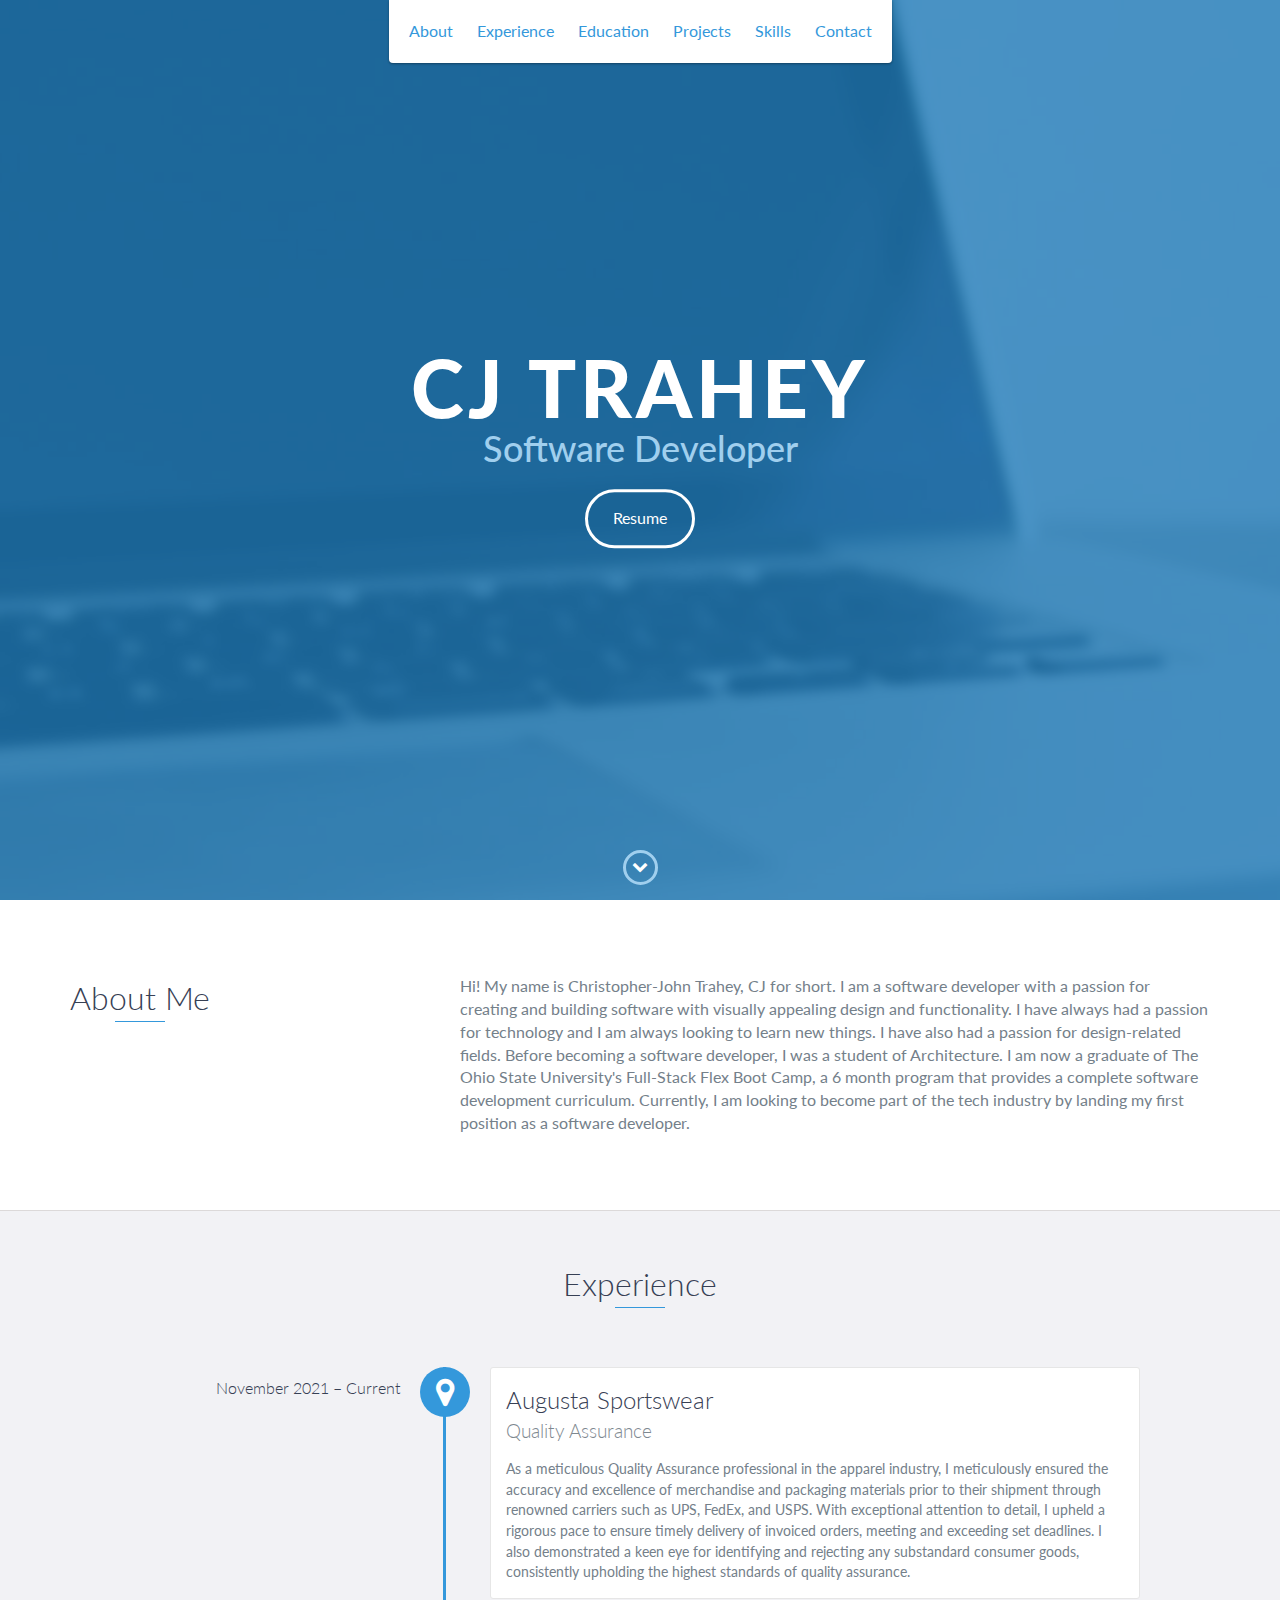
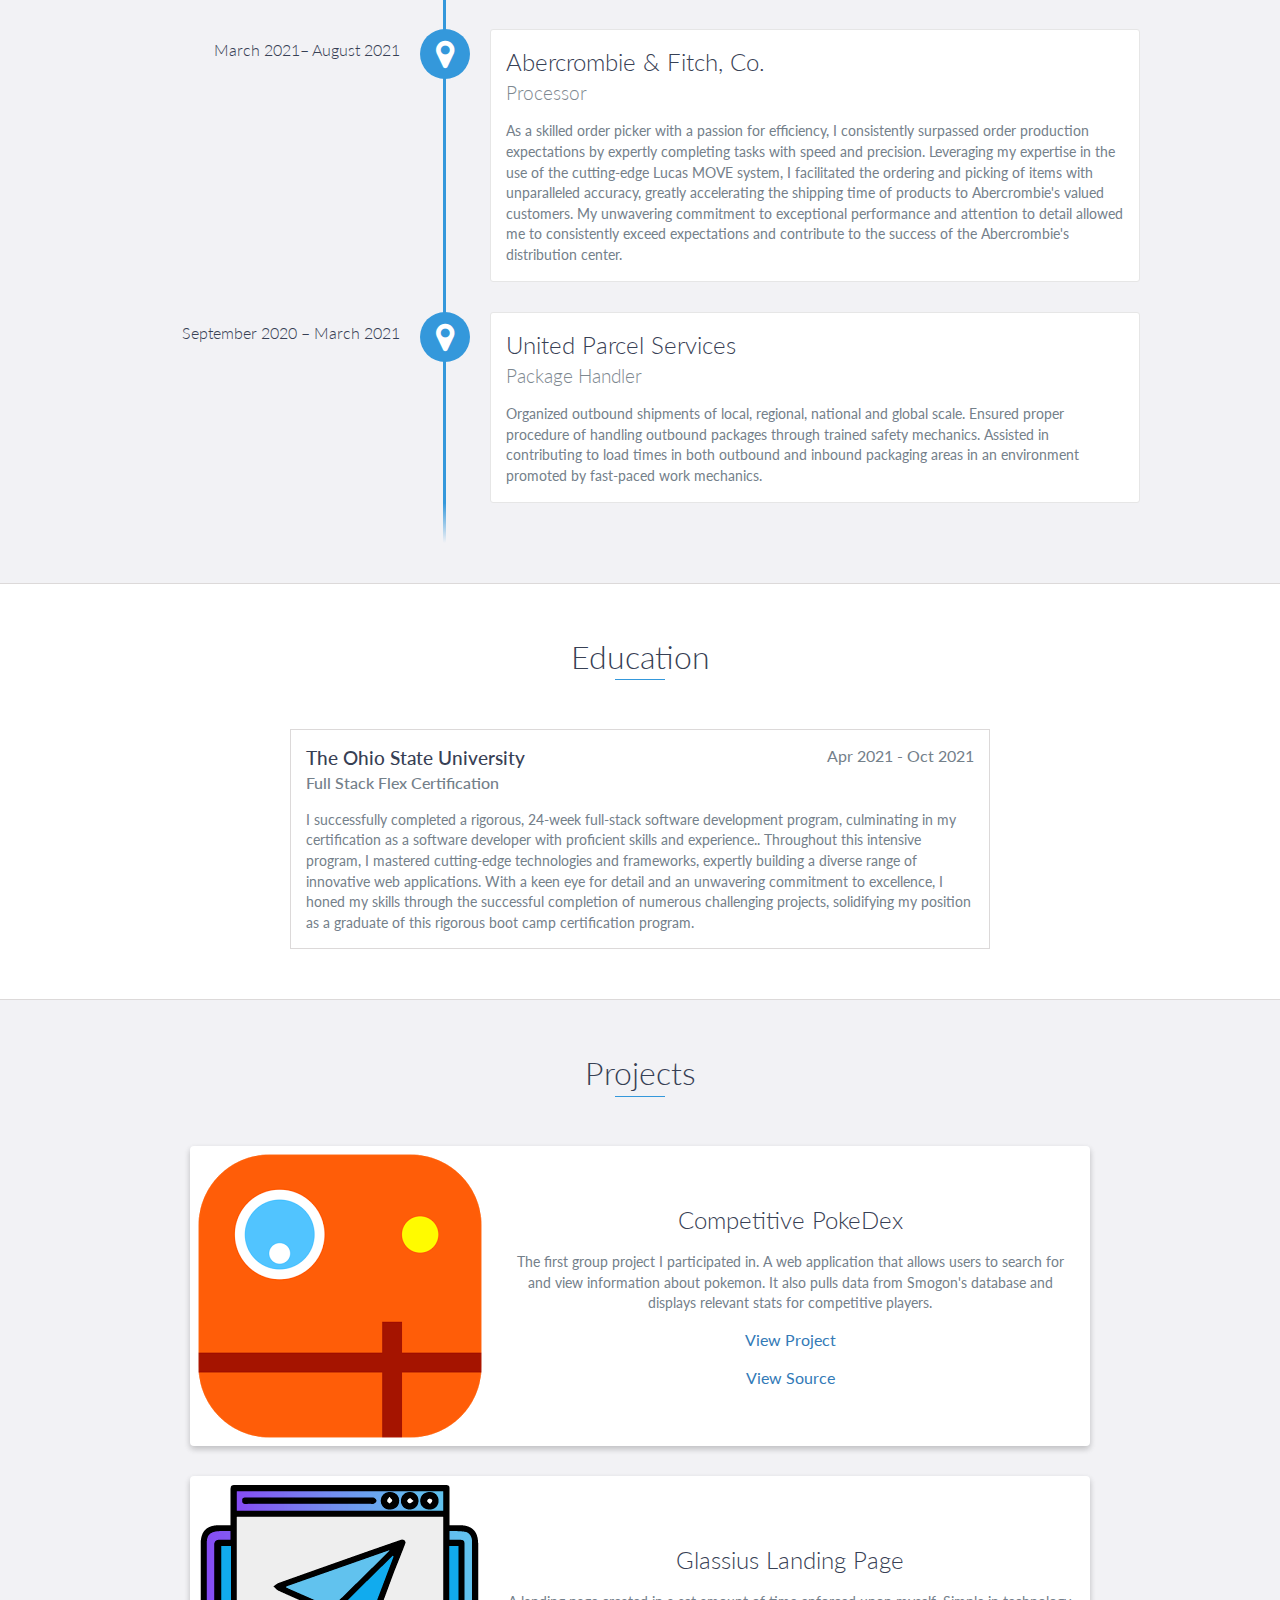
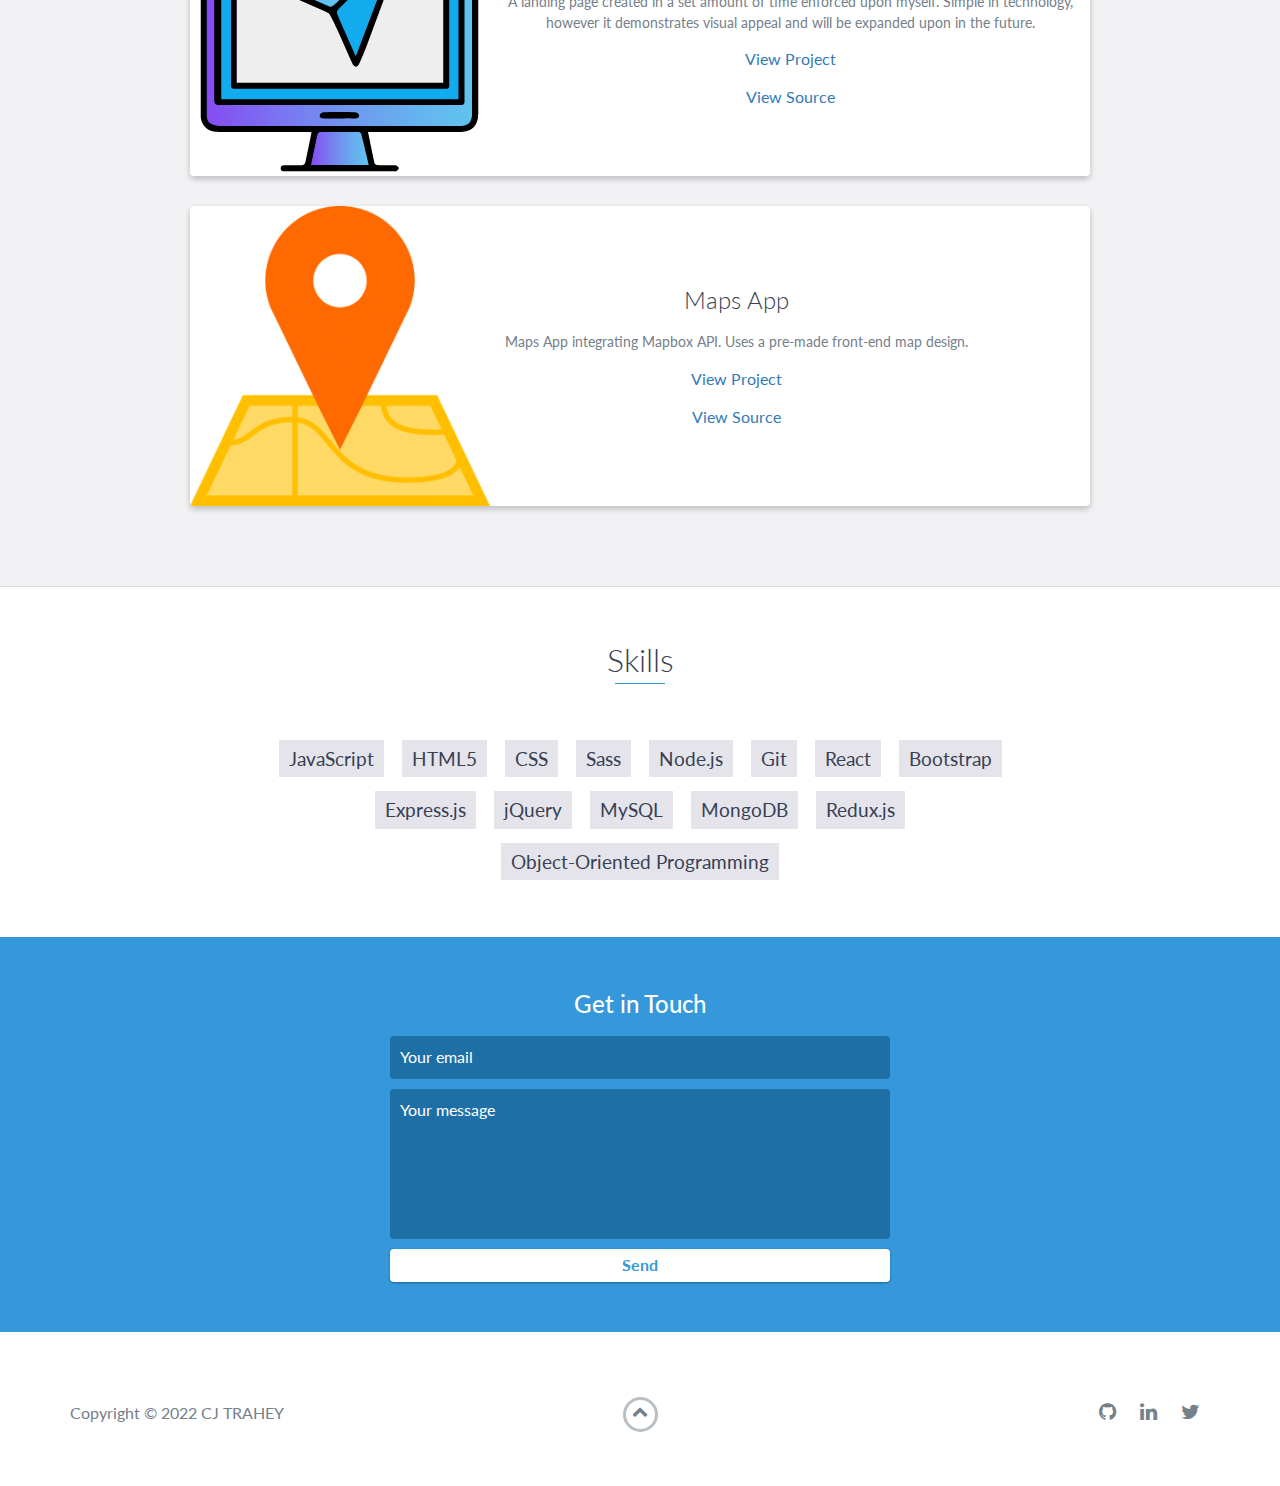
==== commit 97e75dd2: "some touch-ups" ====
--- a/index.html
+++ b/index.html
@@ -50,7 +50,7 @@
         <div id="lead-content">
             <h1>CJ Trahey</h1>
             <h2>Software Developer</h2>
-            <a href="#" class="btn-rounded-white">Resume</a>
+            <a href="https://drive.google.com/file/d/1UZAP0Q9mOc4O7RJehSw6WMZkqk31AlPs/view?usp=sharing" class="btn-rounded-white">Resume</a>
         </div>
         <!-- End #lead-content -->
 
@@ -95,12 +95,9 @@
         <div id="experience-timeline">
             <div data-date="November 2021 – Current">
                 <h3>Augusta Sportswear</h3>
-                <h4>Packing & Shipping Inspector</h4>
+                <h4>Quality Assurance</h4>
                 <p>
-                    Responsible for ensuring proper count, quantity and quality of apparel and packaging
-                    materials before shipped through UPS, FedEx or USPS. Maintained proper pacing to
-                    send invoiced orders on or before set deadlines. Identified and rejected unsatisfactory
-                    consumer goods.
+                    As a meticulous Quality Assurance professional in the apparel industry, I meticulously ensured the accuracy and excellence of merchandise and packaging materials prior to their shipment through renowned carriers such as UPS, FedEx, and USPS. With exceptional attention to detail, I upheld a rigorous pace to ensure timely delivery of invoiced orders, meeting and exceeding set deadlines. I also demonstrated a keen eye for identifying and rejecting any substandard consumer goods, consistently upholding the highest standards of quality assurance.
                 </p>
             </div>
 
@@ -108,7 +105,7 @@
                 <h3>Abercrombie & Fitch, Co.</h3>
                 <h4>Processor</h4>
                 <p>
-                    Met and exceeded order production rates by completing tasks with haste. Used Lucas MOVE to order and pick items to accelerate shipping time to customers.
+                    As a skilled order picker with a passion for efficiency, I consistently surpassed order production expectations by expertly completing tasks with speed and precision. Leveraging my expertise in the use of the cutting-edge Lucas MOVE system, I facilitated the ordering and picking of items with unparalleled accuracy, greatly accelerating the shipping time of products to Abercrombie's valued customers. My unwavering commitment to exceptional performance and attention to detail allowed me to consistently exceed expectations and contribute to the success of the Abercrombie's distribution center.
                 </p>
             </div>
 
@@ -133,7 +130,7 @@
             <span class="education-date">Apr 2021 - Oct 2021</span>
             <h4>Full Stack Flex Certification</h4>
             <p>
-                24-week, intensive, full-stack, software development program. Learned to build web and mobile applications using the latest technologies and frameworks. Developed a variety of projects using the latest technologies and frameworks.
+                I successfully completed a rigorous, 24-week full-stack software development program, culminating in my certification as a software developer with proficient skills and experience.. Throughout this intensive program, I mastered cutting-edge technologies and frameworks, expertly building a diverse range of innovative web applications. With a keen eye for detail and an unwavering commitment to excellence, I honed my skills through the successful completion of numerous challenging projects, solidifying my position as a graduate of this rigorous boot camp certification program.
             </p>
         </div>
         <!-- End .education-block -->
@@ -164,17 +161,17 @@
 
                 <div class="project shadow-large">
                     <div class="project-image">
-                        <img src="images/notesicon.png" />
+                        <img src="images/glassius.png" />
                     </div>
                     <!-- End .project-image -->
                     <div class="project-info">
-                        <h3>Notes App</h3>
+                        <h3>Glassius Landing Page</h3>
                         <p>
-                            A basic notes app integrating Express.js. Uses a pre-made front-end template.
+                            A landing page created in a set amount of time enforced upon myself. Simple in technology, however it demonstrates visual appeal and will be expanded upon in the future.
                         </p>
-                        <a href="https://aqueous-meadow-87579.herokuapp.com/">View Project</a>
+                        <a href="https://cjtrahey.github.io/glass-site/">View Project</a>
                         <p></p>
-                        <a href="https://github.com/cjtrahey/notetaker">View Source</a>
+                        <a href="https://github.com/cjtrahey/glass-site">View Source</a>
                     </div>
                     <!-- End .project-info -->
                 </div>
